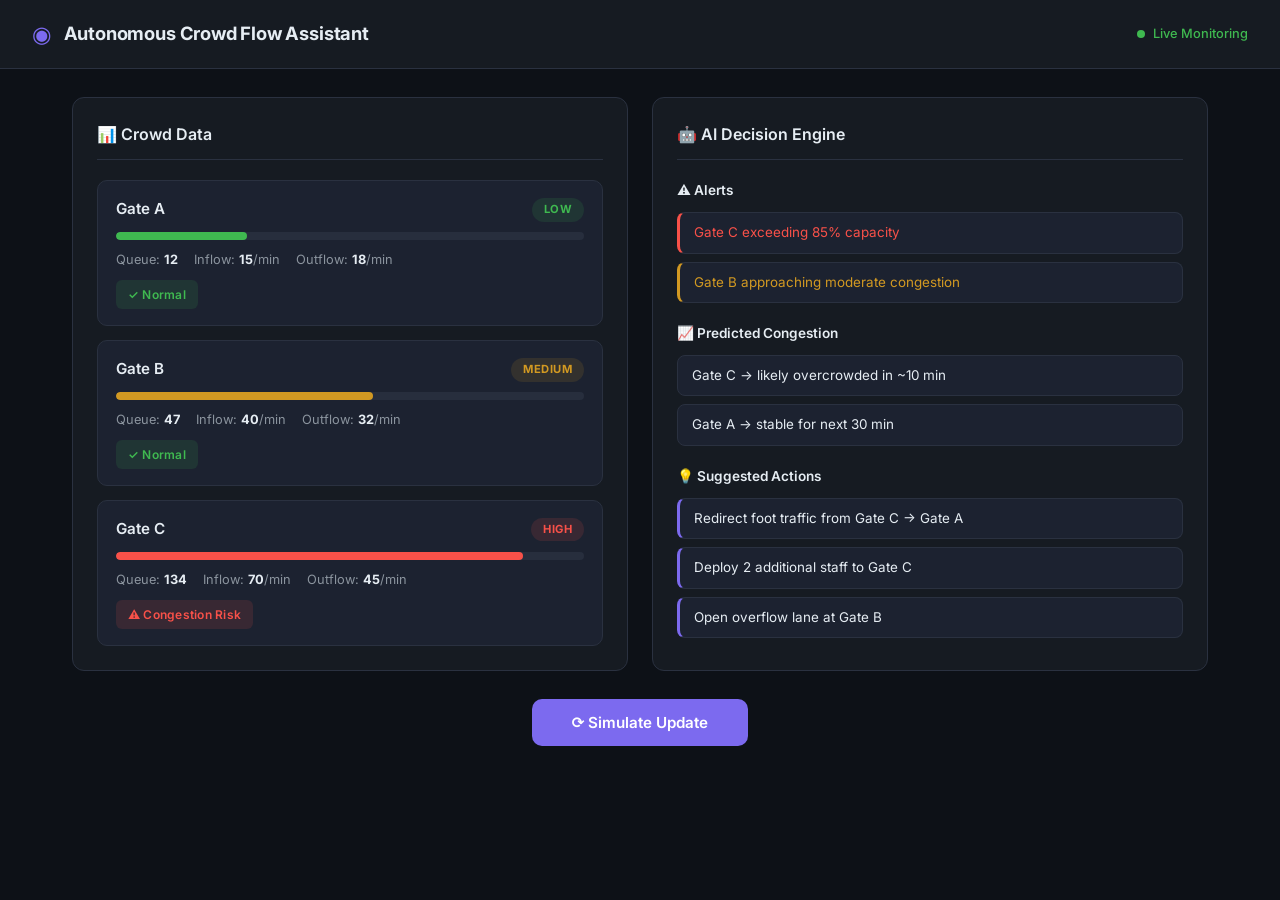
==== index.html @ be31aa28 "stage-1" ====
<!DOCTYPE html>
<html lang="en">
<head>
  <meta charset="UTF-8" />
  <meta name="viewport" content="width=device-width, initial-scale=1.0" />
  <meta name="description" content="Autonomous Crowd Flow Balancing Assistant — AI-powered crowd monitoring dashboard." />
  <title>Autonomous Crowd Flow Assistant</title>
  <link rel="preconnect" href="https://fonts.googleapis.com" />
  <link rel="preconnect" href="https://fonts.gstatic.com" crossorigin />
  <link href="https://fonts.googleapis.com/css2?family=Inter:wght@400;500;600;700&display=swap" rel="stylesheet" />
  <link rel="stylesheet" href="style.css" />
</head>
<body>

  <!-- Header -->
  <header class="header">
    <div class="header__brand">
      <span class="header__icon">◉</span>
      <h1 class="header__title">Autonomous Crowd Flow Assistant</h1>
    </div>
    <div class="header__status">
      <span class="status-dot"></span>
      Live Monitoring
    </div>
  </header>

  <!-- Dashboard -->
  <main class="dashboard">

    <!-- Left Panel — Crowd Data -->
    <section class="panel panel--crowd" id="crowd-panel">
      <h2 class="panel__title">📊 Crowd Data</h2>

      <!-- Gate A -->
      <div class="gate-card" id="gate-a">
        <div class="gate-card__header">
          <span class="gate-card__name">Gate A</span>
          <span class="gate-card__badge badge--low" id="gate-a-badge">Low</span>
        </div>
        <div class="gate-card__bar">
          <div class="bar-fill bar-fill--low" id="gate-a-bar" style="width: 28%"></div>
        </div>
        <div class="gate-card__stats">
          <span>Queue: <strong id="gate-a-queue">12</strong></span>
          <span>Inflow: <strong id="gate-a-inflow">15</strong>/min</span>
          <span>Outflow: <strong id="gate-a-outflow">18</strong>/min</span>
        </div>
        <div class="risk-flag risk-flag--ok" id="gate-a-risk">✓ Normal</div>
      </div>

      <!-- Gate B -->
      <div class="gate-card" id="gate-b">
        <div class="gate-card__header">
          <span class="gate-card__name">Gate B</span>
          <span class="gate-card__badge badge--medium" id="gate-b-badge">Medium</span>
        </div>
        <div class="gate-card__bar">
          <div class="bar-fill bar-fill--medium" id="gate-b-bar" style="width: 55%"></div>
        </div>
        <div class="gate-card__stats">
          <span>Queue: <strong id="gate-b-queue">47</strong></span>
          <span>Inflow: <strong id="gate-b-inflow">40</strong>/min</span>
          <span>Outflow: <strong id="gate-b-outflow">32</strong>/min</span>
        </div>
        <div class="risk-flag risk-flag--ok" id="gate-b-risk">✓ Normal</div>
      </div>

      <!-- Gate C -->
      <div class="gate-card" id="gate-c">
        <div class="gate-card__header">
          <span class="gate-card__name">Gate C</span>
          <span class="gate-card__badge badge--high" id="gate-c-badge">High</span>
        </div>
        <div class="gate-card__bar">
          <div class="bar-fill bar-fill--high" id="gate-c-bar" style="width: 87%"></div>
        </div>
        <div class="gate-card__stats">
          <span>Queue: <strong id="gate-c-queue">134</strong></span>
          <span>Inflow: <strong id="gate-c-inflow">70</strong>/min</span>
          <span>Outflow: <strong id="gate-c-outflow">45</strong>/min</span>
        </div>
        <div class="risk-flag risk-flag--active" id="gate-c-risk">⚠ Congestion Risk</div>
      </div>
    </section>

    <!-- Right Panel — AI Assistant -->
    <section class="panel panel--ai" id="ai-panel">
      <h2 class="panel__title">🤖 AI Decision Engine</h2>

      <!-- Alerts -->
      <div class="ai-section">
        <h3 class="ai-section__title">⚠️ Alerts</h3>
        <ul class="ai-list" id="alerts-list">
          <li class="ai-list__item ai-list__item--danger">Gate C exceeding 85% capacity</li>
          <li class="ai-list__item ai-list__item--warn">Gate B approaching moderate congestion</li>
        </ul>
      </div>

      <!-- Predicted Congestion -->
      <div class="ai-section">
        <h3 class="ai-section__title">📈 Predicted Congestion</h3>
        <ul class="ai-list" id="predictions-list">
          <li class="ai-list__item">Gate C → likely overcrowded in ~10 min</li>
          <li class="ai-list__item">Gate A → stable for next 30 min</li>
        </ul>
      </div>

      <!-- Suggested Actions -->
      <div class="ai-section">
        <h3 class="ai-section__title">💡 Suggested Actions</h3>
        <ul class="ai-list" id="actions-list">
          <li class="ai-list__item ai-list__item--action">Redirect foot traffic from Gate C → Gate A</li>
          <li class="ai-list__item ai-list__item--action">Deploy 2 additional staff to Gate C</li>
          <li class="ai-list__item ai-list__item--action">Open overflow lane at Gate B</li>
        </ul>
      </div>
    </section>
  </main>

  <!-- Simulate Button -->
  <div class="btn-container">
    <button class="btn-simulate" id="simulate-btn">⟳ Simulate Update</button>
  </div>

  <script src="app.js"></script>
</body>
</html>
---- style.css ----
/* ===== TOKENS ===== */
:root {
  --bg: #0d1117;
  --bg-panel: #161b22;
  --bg-card: #1c2230;
  --border: #2a3140;
  --text: #e6edf3;
  --text-dim: #8b949e;
  --accent: #7c6aef;
  --accent-glow: rgba(124, 106, 239, 0.25);
  --green: #3fb950;
  --green-bg: rgba(63, 185, 80, 0.12);
  --yellow: #d29922;
  --yellow-bg: rgba(210, 153, 34, 0.12);
  --red: #f85149;
  --red-bg: rgba(248, 81, 73, 0.12);
  --radius: 12px;
  --font: 'Inter', system-ui, sans-serif;
}

/* ===== RESET ===== */
*, *::before, *::after { margin: 0; padding: 0; box-sizing: border-box; }

body {
  font-family: var(--font);
  background: var(--bg);
  color: var(--text);
  min-height: 100vh;
  line-height: 1.6;
}

/* ===== HEADER ===== */
.header {
  display: flex;
  align-items: center;
  justify-content: space-between;
  padding: 16px 32px;
  background: var(--bg-panel);
  border-bottom: 1px solid var(--border);
}

.header__brand {
  display: flex;
  align-items: center;
  gap: 12px;
}

.header__icon {
  font-size: 1.4rem;
  color: var(--accent);
  animation: pulse 2s ease-in-out infinite;
}

@keyframes pulse {
  0%, 100% { opacity: 1; }
  50% { opacity: 0.4; }
}

.header__title {
  font-size: 1.15rem;
  font-weight: 700;
  letter-spacing: -0.01em;
}

.header__status {
  display: flex;
  align-items: center;
  gap: 8px;
  font-size: 0.8rem;
  color: var(--green);
  font-weight: 500;
}

.status-dot {
  width: 8px;
  height: 8px;
  background: var(--green);
  border-radius: 50%;
  animation: pulse 1.5s ease-in-out infinite;
}

/* ===== DASHBOARD GRID ===== */
.dashboard {
  display: grid;
  grid-template-columns: 1fr 1fr;
  gap: 24px;
  padding: 28px 32px;
  max-width: 1200px;
  margin: 0 auto;
}

/* ===== PANELS ===== */
.panel {
  background: var(--bg-panel);
  border: 1px solid var(--border);
  border-radius: var(--radius);
  padding: 24px;
}

.panel__title {
  font-size: 1rem;
  font-weight: 600;
  margin-bottom: 20px;
  padding-bottom: 12px;
  border-bottom: 1px solid var(--border);
}

/* ===== GATE CARDS ===== */
.gate-card {
  background: var(--bg-card);
  border: 1px solid var(--border);
  border-radius: 10px;
  padding: 16px 18px;
  margin-bottom: 14px;
  transition: border-color 0.3s, transform 0.3s;
}

.gate-card:last-child { margin-bottom: 0; }

.gate-card:hover {
  border-color: var(--accent);
  transform: translateY(-2px);
}

.gate-card__header {
  display: flex;
  justify-content: space-between;
  align-items: center;
  margin-bottom: 10px;
}

.gate-card__name {
  font-weight: 600;
  font-size: 0.95rem;
}

.gate-card__badge {
  font-size: 0.7rem;
  font-weight: 700;
  text-transform: uppercase;
  letter-spacing: 0.04em;
  padding: 3px 12px;
  border-radius: 100px;
}

.badge--low    { background: var(--green-bg); color: var(--green); }
.badge--medium { background: var(--yellow-bg); color: var(--yellow); }
.badge--high   { background: var(--red-bg); color: var(--red); }

/* Density bar */
.gate-card__bar {
  width: 100%;
  height: 8px;
  background: rgba(42, 49, 64, 0.8);
  border-radius: 100px;
  overflow: hidden;
  margin-bottom: 10px;
}

.bar-fill {
  height: 100%;
  border-radius: 100px;
  transition: width 0.7s ease;
}

.bar-fill--low    { background: var(--green); }
.bar-fill--medium { background: var(--yellow); }
.bar-fill--high   { background: var(--red); }

.gate-card__stats {
  display: flex;
  gap: 16px;
  font-size: 0.8rem;
  color: var(--text-dim);
  margin-bottom: 10px;
}

.gate-card__stats strong {
  color: var(--text);
}

/* Congestion risk flag */
.risk-flag {
  font-size: 0.75rem;
  font-weight: 600;
  padding: 5px 12px;
  border-radius: 6px;
  display: inline-block;
  letter-spacing: 0.02em;
  transition: all 0.3s ease;
}

.risk-flag--ok {
  background: var(--green-bg);
  color: var(--green);
}

.risk-flag--active {
  background: var(--red-bg);
  color: var(--red);
  animation: riskPulse 1.5s ease-in-out infinite;
}

@keyframes riskPulse {
  0%, 100% { opacity: 1; }
  50% { opacity: 0.6; }
}

/* ===== AI SECTIONS ===== */
.ai-section {
  margin-bottom: 20px;
}

.ai-section:last-child { margin-bottom: 0; }

.ai-section__title {
  font-size: 0.85rem;
  font-weight: 600;
  margin-bottom: 10px;
  color: var(--text);
}

.ai-list {
  list-style: none;
  display: flex;
  flex-direction: column;
  gap: 8px;
}

.ai-list__item {
  font-size: 0.84rem;
  padding: 10px 14px;
  background: var(--bg-card);
  border: 1px solid var(--border);
  border-radius: 8px;
  line-height: 1.45;
  transition: border-color 0.3s;
  animation: fadeIn 0.4s ease-out;
}

@keyframes fadeIn {
  from { opacity: 0; transform: translateY(6px); }
  to   { opacity: 1; transform: translateY(0); }
}

.ai-list__item:hover { border-color: var(--accent); }

.ai-list__item--danger {
  border-left: 3px solid var(--red);
  color: var(--red);
}

.ai-list__item--warn {
  border-left: 3px solid var(--yellow);
  color: var(--yellow);
}

.ai-list__item--action {
  border-left: 3px solid var(--accent);
}

.ai-list__item--safe {
  border-left: 3px solid var(--green);
  color: var(--green);
}

/* ===== SIMULATE BUTTON ===== */
.btn-container {
  display: flex;
  justify-content: center;
  padding: 0 32px 36px;
}

.btn-simulate {
  font-family: var(--font);
  font-size: 0.95rem;
  font-weight: 600;
  padding: 14px 40px;
  background: var(--accent);
  color: #fff;
  border: none;
  border-radius: 10px;
  cursor: pointer;
  transition: transform 0.2s, box-shadow 0.2s;
}

.btn-simulate:hover {
  transform: translateY(-2px);
  box-shadow: 0 4px 20px var(--accent-glow);
}

.btn-simulate:active {
  transform: translateY(0);
}

/* ===== RESPONSIVE ===== */
@media (max-width: 768px) {
  .dashboard {
    grid-template-columns: 1fr;
    padding: 16px;
    gap: 16px;
  }

  .header {
    padding: 14px 16px;
    flex-wrap: wrap;
    gap: 10px;
  }

  .btn-container { padding: 0 16px 28px; }
}
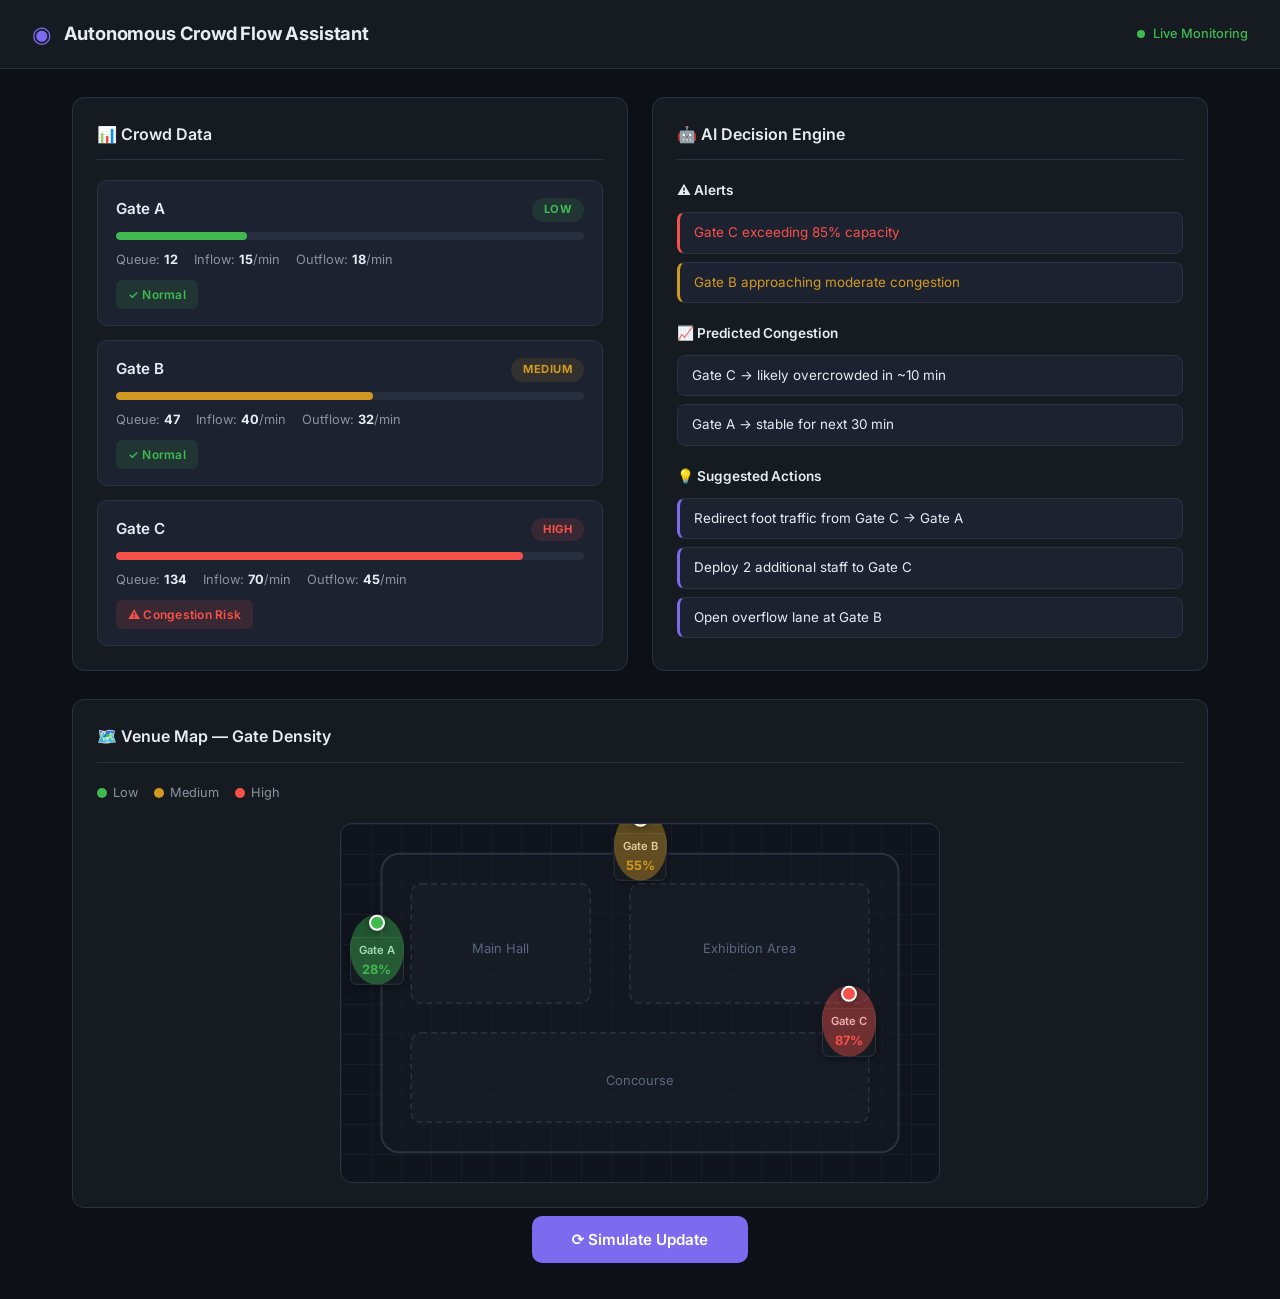
==== commit 975d074f: "final phase-1" ====
--- a/index.html
+++ b/index.html
@@ -117,6 +117,73 @@
     </section>
   </main>
 
+  <!-- Venue Map -->
+  <section class="map-section" id="map-section">
+    <div class="map-panel">
+      <h2 class="panel__title">🗺️ Venue Map — Gate Density</h2>
+      <div class="map-legend">
+        <span class="legend-item"><span class="legend-dot legend-dot--green"></span> Low</span>
+        <span class="legend-item"><span class="legend-dot legend-dot--yellow"></span> Medium</span>
+        <span class="legend-item"><span class="legend-dot legend-dot--red"></span> High</span>
+      </div>
+      <div class="map-container" id="map-container">
+        <!-- Grid background -->
+        <div class="map-grid"></div>
+
+        <!-- Venue outline -->
+        <svg class="map-venue-svg" viewBox="0 0 600 360" fill="none" xmlns="http://www.w3.org/2000/svg">
+          <!-- Outer boundary -->
+          <rect x="40" y="30" width="520" height="300" rx="18" stroke="#2a3140" stroke-width="2" fill="rgba(22,27,34,0.6)" />
+          <!-- Inner areas -->
+          <rect x="70" y="60" width="180" height="120" rx="10" stroke="#2a3140" stroke-width="1.5" stroke-dasharray="6 4" fill="rgba(28,34,48,0.4)" />
+          <text x="160" y="130" text-anchor="middle" fill="#5c6780" font-size="13" font-family="Inter, sans-serif">Main Hall</text>
+
+          <rect x="290" y="60" width="240" height="120" rx="10" stroke="#2a3140" stroke-width="1.5" stroke-dasharray="6 4" fill="rgba(28,34,48,0.4)" />
+          <text x="410" y="130" text-anchor="middle" fill="#5c6780" font-size="13" font-family="Inter, sans-serif">Exhibition Area</text>
+
+          <rect x="70" y="210" width="460" height="90" rx="10" stroke="#2a3140" stroke-width="1.5" stroke-dasharray="6 4" fill="rgba(28,34,48,0.4)" />
+          <text x="300" y="262" text-anchor="middle" fill="#5c6780" font-size="13" font-family="Inter, sans-serif">Concourse</text>
+        </svg>
+
+        <!-- Gate Markers (positioned absolutely) -->
+        <div class="map-marker" id="map-marker-a" style="left: 6%; top: 35%;">
+          <div class="map-marker__pulse"></div>
+          <div class="map-marker__dot"></div>
+          <div class="map-marker__label">Gate A<br><span class="map-marker__pct" id="map-pct-a">28%</span></div>
+        </div>
+
+        <div class="map-marker" id="map-marker-b" style="left: 50%; top: 6%;">
+          <div class="map-marker__pulse"></div>
+          <div class="map-marker__dot"></div>
+          <div class="map-marker__label">Gate B<br><span class="map-marker__pct" id="map-pct-b">55%</span></div>
+        </div>
+
+        <div class="map-marker" id="map-marker-c" style="right: 6%; top: 55%;">
+          <div class="map-marker__pulse"></div>
+          <div class="map-marker__dot"></div>
+          <div class="map-marker__label">Gate C<br><span class="map-marker__pct" id="map-pct-c">87%</span></div>
+        </div>
+      </div>
+    </div>
+  </section>
+
+  <!-- Before vs After Comparison -->
+  <section class="comparison-section" id="comparison-section" style="display: none;">
+    <div class="comparison-panel">
+      <h2 class="panel__title">🔄 Feedback Loop — Before vs After</h2>
+      <div class="compare-header">
+        <div class="compare-col-label">Gate</div>
+        <div class="compare-col-label">Before</div>
+        <div class="compare-col-label"></div>
+        <div class="compare-col-label">After</div>
+        <div class="compare-col-label">Change</div>
+      </div>
+      <div id="comparison-body">
+        <!-- Rendered by JS -->
+      </div>
+    </div>
+  </section>
+
   <!-- Simulate Button -->
   <div class="btn-container">
     <button class="btn-simulate" id="simulate-btn">⟳ Simulate Update</button>
--- a/style.css
+++ b/style.css
@@ -263,6 +263,256 @@
   border-left: 3px solid var(--green);
   color: var(--green);
 }
+/* ===== VENUE MAP ===== */
+.map-section {
+  max-width: 1200px;
+  margin: 0 auto;
+  padding: 0 32px 8px;
+}
+
+.map-panel {
+  background: var(--bg-panel);
+  border: 1px solid var(--border);
+  border-radius: var(--radius);
+  padding: 24px;
+}
+
+.map-legend {
+  display: flex;
+  gap: 16px;
+  margin-bottom: 20px;
+  font-size: 0.8rem;
+  color: var(--text-dim);
+}
+
+.legend-item {
+  display: flex;
+  align-items: center;
+  gap: 6px;
+}
+
+.legend-dot {
+  width: 10px;
+  height: 10px;
+  border-radius: 50%;
+}
+
+.legend-dot--green  { background: var(--green); }
+.legend-dot--yellow { background: var(--yellow); }
+.legend-dot--red    { background: var(--red); }
+
+.map-container {
+  position: relative;
+  width: 100%;
+  max-width: 600px;
+  margin: 0 auto;
+  aspect-ratio: 600 / 360; /* maintains aspect ratio */
+  background: #0f141d;
+  border: 1px solid var(--border);
+  border-radius: 12px;
+  overflow: hidden;
+}
+
+.map-grid {
+  position: absolute;
+  top: 0;
+  left: 0;
+  right: 0;
+  bottom: 0;
+  background-image:
+    linear-gradient(rgba(42, 49, 64, 0.3) 1px, transparent 1px),
+    linear-gradient(90deg, rgba(42, 49, 64, 0.3) 1px, transparent 1px);
+  background-size: 30px 30px;
+}
+
+.map-venue-svg {
+  position: absolute;
+  top: 0;
+  left: 0;
+  width: 100%;
+  height: 100%;
+}
+
+.map-marker {
+  position: absolute;
+  display: flex;
+  flex-direction: column;
+  align-items: center;
+  transform: translate(-50%, -50%);
+  z-index: 10;
+}
+
+.map-marker__dot {
+  width: 16px;
+  height: 16px;
+  border-radius: 50%;
+  background: var(--text-dim);
+  border: 2px solid #fff;
+  box-shadow: 0 0 10px rgba(0,0,0,0.5);
+  position: relative;
+  z-index: 2;
+  transition: background 0.4s ease;
+}
+
+.map-marker__pulse {
+  position: absolute;
+  top: 50%;
+  left: 50%;
+  transform: translate(-50%, -50%);
+  width: 100%;
+  height: 100%;
+  border-radius: 50%;
+  background: var(--text-dim);
+  z-index: 1;
+  opacity: 0.4;
+  animation: markerPulse 2s cubic-bezier(0.2, 0.8, 0.2, 1) infinite;
+  transition: background 0.4s ease;
+}
+
+@keyframes markerPulse {
+  0%   { width: 16px; height: 16px; opacity: 0.6; }
+  100% { width: 48px; height: 48px; opacity: 0; }
+}
+
+.map-marker__label {
+  margin-top: 6px;
+  background: rgba(22, 27, 34, 0.9);
+  border: 1px solid var(--border);
+  padding: 4px 8px;
+  border-radius: 6px;
+  font-size: 0.7rem;
+  font-weight: 600;
+  text-align: center;
+  color: var(--text);
+  box-shadow: 0 2px 8px rgba(0,0,0,0.4);
+  white-space: nowrap;
+}
+
+.map-marker__pct {
+  font-size: 0.8rem;
+  font-weight: 700;
+}
+
+/* Modifier classes added via JS */
+.map-marker--low .map-marker__dot,
+.map-marker--low .map-marker__pulse {
+  background: var(--green);
+}
+.map-marker--low .map-marker__pct {
+  color: var(--green);
+}
+
+.map-marker--medium .map-marker__dot,
+.map-marker--medium .map-marker__pulse {
+  background: var(--yellow);
+}
+.map-marker--medium .map-marker__pct {
+  color: var(--yellow);
+}
+
+.map-marker--high .map-marker__dot,
+.map-marker--high .map-marker__pulse {
+  background: var(--red);
+}
+.map-marker--high .map-marker__pct {
+  color: var(--red);
+}
+
+/* ===== BEFORE vs AFTER COMPARISON ===== */
+.comparison-section {
+  max-width: 1200px;
+  margin: 0 auto;
+  padding: 0 32px 8px;
+}
+
+.comparison-panel {
+  background: var(--bg-panel);
+  border: 1px solid var(--border);
+  border-radius: var(--radius);
+  padding: 24px;
+}
+
+.compare-header {
+  display: grid;
+  grid-template-columns: 1fr 1.2fr 40px 1.2fr 80px;
+  gap: 10px;
+  align-items: center;
+  padding-bottom: 12px;
+  border-bottom: 1px solid var(--border);
+  margin-bottom: 10px;
+}
+
+.compare-col-label {
+  font-size: 0.7rem;
+  font-weight: 700;
+  text-transform: uppercase;
+  letter-spacing: 0.06em;
+  color: var(--text-dim);
+}
+
+.compare-row {
+  display: grid;
+  grid-template-columns: 1fr 1.2fr 40px 1.2fr 80px;
+  gap: 10px;
+  align-items: center;
+  padding: 12px 0;
+  border-bottom: 1px solid rgba(42, 49, 64, 0.4);
+  animation: fadeIn 0.4s ease-out;
+}
+
+.compare-row:last-child { border-bottom: none; }
+
+.compare-gate {
+  font-weight: 600;
+  font-size: 0.9rem;
+}
+
+.compare-cell {
+  display: flex;
+  align-items: center;
+  gap: 10px;
+}
+
+.compare-badge {
+  font-size: 0.68rem;
+  font-weight: 700;
+  text-transform: uppercase;
+  letter-spacing: 0.03em;
+  padding: 3px 10px;
+  border-radius: 100px;
+}
+
+.compare-badge--low    { background: var(--green-bg); color: var(--green); }
+.compare-badge--medium { background: var(--yellow-bg); color: var(--yellow); }
+.compare-badge--high   { background: var(--red-bg); color: var(--red); }
+
+.compare-val {
+  font-size: 0.85rem;
+  font-weight: 500;
+  color: var(--text-dim);
+}
+
+.compare-arrow {
+  text-align: center;
+  font-size: 1.2rem;
+  font-weight: 700;
+}
+
+.compare-arrow--improved  { color: var(--green); }
+.compare-arrow--worsened  { color: var(--red); }
+.compare-arrow--unchanged { color: var(--text-dim); }
+
+.compare-delta {
+  font-size: 0.85rem;
+  font-weight: 700;
+  text-align: center;
+  padding: 4px 10px;
+  border-radius: 6px;
+}
+
+.compare-delta--improved  { background: var(--green-bg); color: var(--green); }
+.compare-delta--worsened  { background: var(--red-bg); color: var(--red); }
+.compare-delta--unchanged { background: rgba(42, 49, 64, 0.5); color: var(--text-dim); }
 
 /* ===== SIMULATE BUTTON ===== */
 .btn-container {
